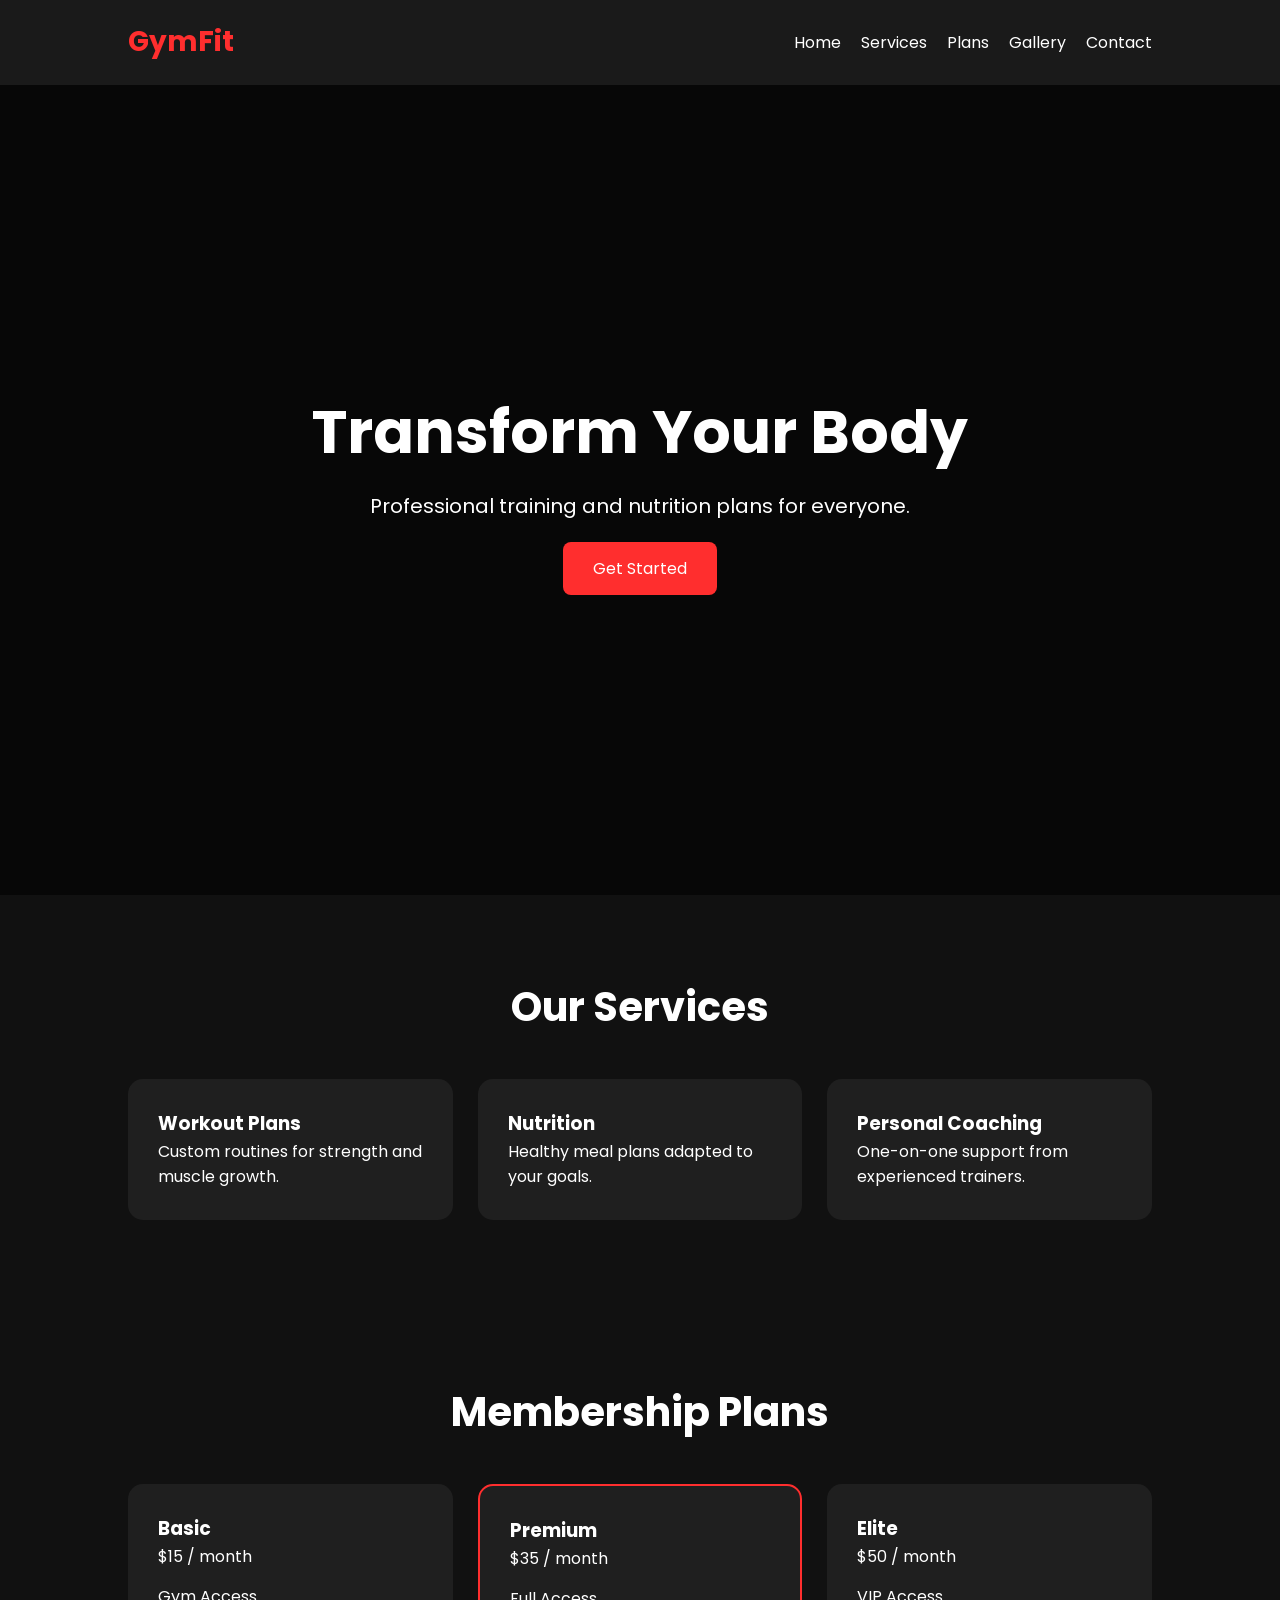
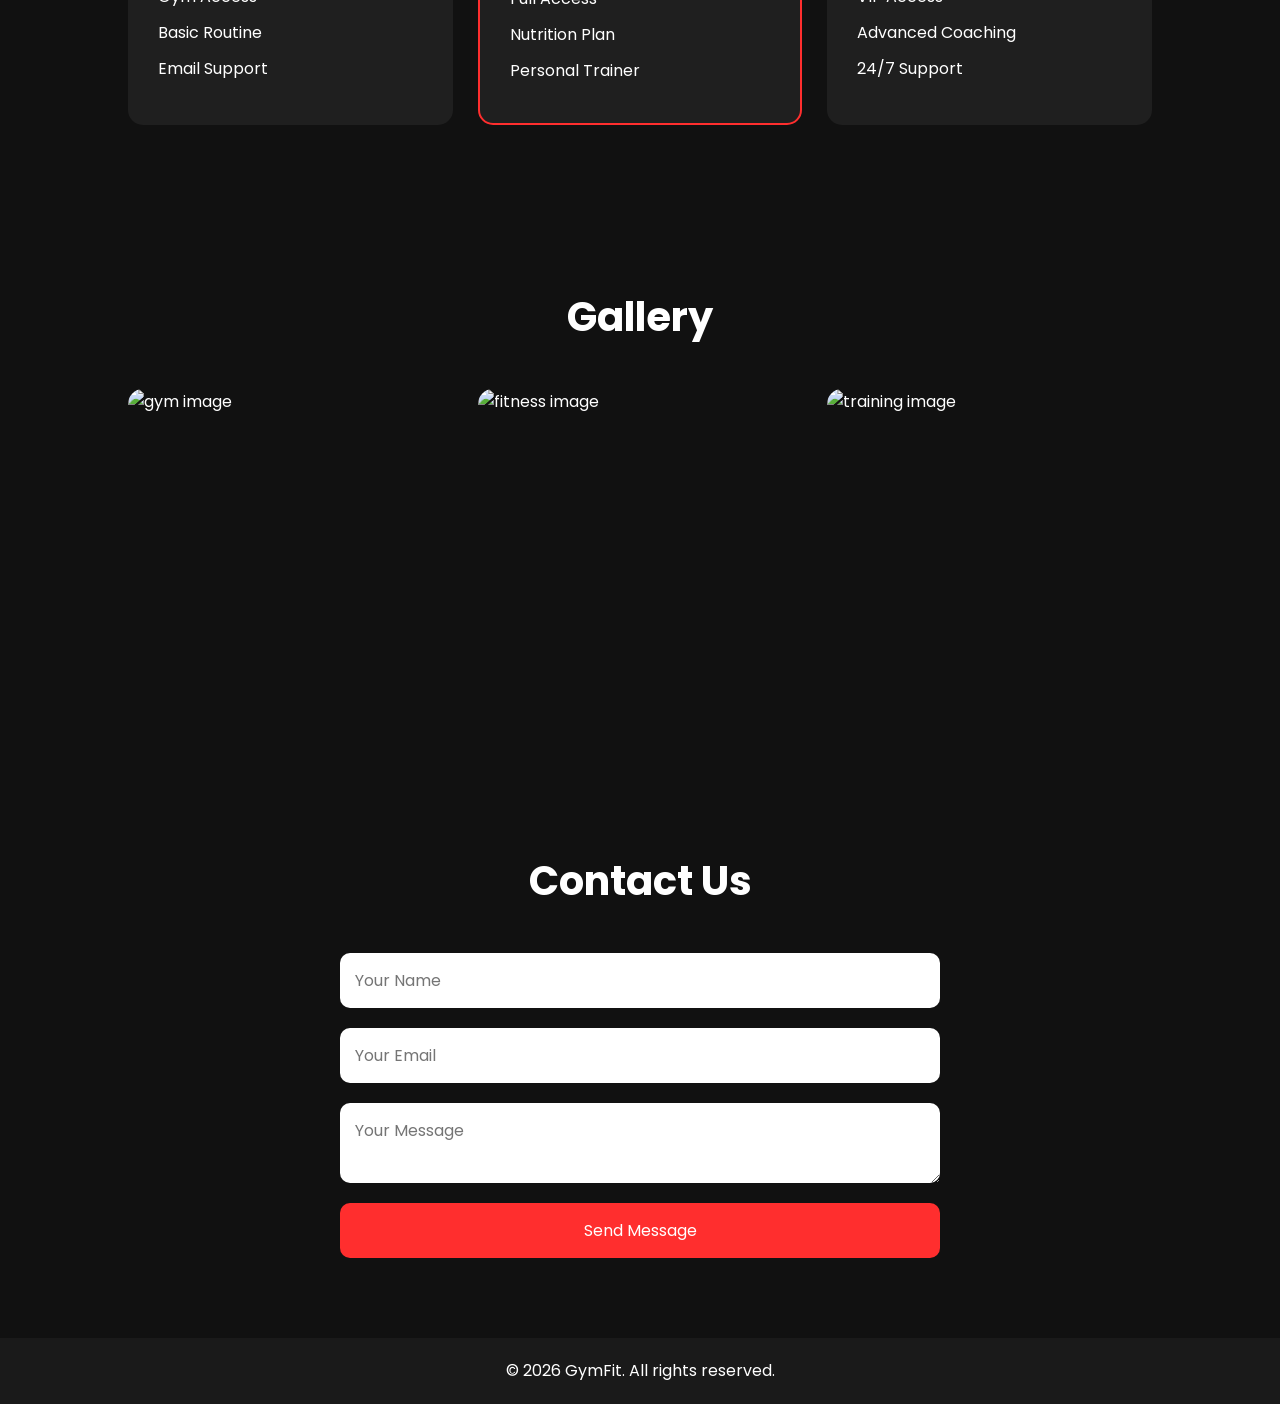
==== index.html @ 28e514a3 "Primer commit GymFit" ====
<!DOCTYPE html>
<html lang="en">
<head>
    <meta charset="UTF-8">
    <meta name="viewport" content="width=device-width, initial-scale=1.0">
    <title>GymFit</title>

    <link rel="stylesheet" href="style.css">

    <!-- Google Fonts -->
    <link rel="preconnect" href="https://fonts.googleapis.com">
    <link rel="preconnect" href="https://fonts.gstatic.com" crossorigin>
    <link href="https://fonts.googleapis.com/css2?family=Poppins:wght@300;400;500;600;700&display=swap" rel="stylesheet">

    <!-- Google Analytics -->
    <!-- Reemplaza G-XXXXXXXXXX con tu ID -->
    <script async src="https://www.googletagmanager.com/gtag/js?id=G-XXXXXXXXXX"></script>
    <script>
      window.dataLayer = window.dataLayer || [];
      function gtag(){dataLayer.push(arguments);}
      gtag('js', new Date());

      gtag('config', 'G-XXXXXXXXXX');
    </script>
</head>
<body>

    <!-- Navbar -->
    <header>
        <nav>
            <h1 class="logo">GymFit</h1>

            <ul>
                <li><a href="#home">Home</a></li>
                <li><a href="#services">Services</a></li>
                <li><a href="#plans">Plans</a></li>
                <li><a href="#gallery">Gallery</a></li>
                <li><a href="#contact">Contact</a></li>
            </ul>
        </nav>
    </header>

    <!-- Hero Section -->
    <section class="hero" id="home">
        <div class="hero-content">
            <h2>Transform Your Body</h2>
            <p>Professional training and nutrition plans for everyone.</p>
            <button id="exploreBtn">Get Started</button>
        </div>
    </section>

    <!-- Services -->
    <section class="services" id="services">
        <h2>Our Services</h2>

        <div class="cards">
            <div class="card">
                <h3>Workout Plans</h3>
                <p>Custom routines for strength and muscle growth.</p>
            </div>

            <div class="card">
                <h3>Nutrition</h3>
                <p>Healthy meal plans adapted to your goals.</p>
            </div>

            <div class="card">
                <h3>Personal Coaching</h3>
                <p>One-on-one support from experienced trainers.</p>
            </div>
        </div>
    </section>

    <!-- Plans -->
    <section class="plans" id="plans">
        <h2>Membership Plans</h2>

        <div class="plan-container">
            <div class="plan">
                <h3>Basic</h3>
                <p>$15 / month</p>
                <ul>
                    <li>Gym Access</li>
                    <li>Basic Routine</li>
                    <li>Email Support</li>
                </ul>
            </div>

            <div class="plan popular">
                <h3>Premium</h3>
                <p>$35 / month</p>
                <ul>
                    <li>Full Access</li>
                    <li>Nutrition Plan</li>
                    <li>Personal Trainer</li>
                </ul>
            </div>

            <div class="plan">
                <h3>Elite</h3>
                <p>$50 / month</p>
                <ul>
                    <li>VIP Access</li>
                    <li>Advanced Coaching</li>
                    <li>24/7 Support</li>
                </ul>
            </div>
        </div>
    </section>

    <!-- Gallery -->
    <section class="gallery" id="gallery">
        <h2>Gallery</h2>

        <div class="gallery-container">
            <img src="https://images.unsplash.com/photo-1517836357463-d25dfeac3438?q=80&w=1200&auto=format&fit=crop" alt="gym image">

            <img src="https://images.unsplash.com/photo-1534438327276-14e5300c3a48?q=80&w=1200&auto=format&fit=crop" alt="fitness image">

            <img src="https://images.unsplash.com/photo-1571019614242-c5c5dee9f50b?q=80&w=1200&auto=format&fit=crop" alt="training image">
        </div>
    </section>

    <!-- Contact -->
    <section class="contact" id="contact">
        <h2>Contact Us</h2>

        <form>
            <input type="text" placeholder="Your Name" required>
            <input type="email" placeholder="Your Email" required>
            <textarea placeholder="Your Message"></textarea>
            <button type="submit">Send Message</button>
        </form>
    </section>

    <!-- Footer -->
    <footer>
        <p>© 2026 GymFit. All rights reserved.</p>
    </footer>

    <script src="script.js"></script>
</body>
</html>
---- style.css ----
* {
    margin: 0;
    padding: 0;
    box-sizing: border-box;
    font-family: 'Poppins', sans-serif;
}

body {
    background: #111;
    color: white;
    line-height: 1.6;
}

header {
    background: #1a1a1a;
    position: sticky;
    top: 0;
    z-index: 1000;
}

nav {
    display: flex;
    justify-content: space-between;
    align-items: center;
    padding: 20px 10%;
}

.logo {
    color: #ff2e2e;
    font-size: 28px;
}

nav ul {
    display: flex;
    gap: 20px;
    list-style: none;
}

nav a {
    color: white;
    text-decoration: none;
    transition: 0.3s;
}

nav a:hover {
    color: #ff2e2e;
}

.hero {
    height: 90vh;
    background: linear-gradient(rgba(0,0,0,0.6), rgba(0,0,0,0.6)),
    url('https://images.unsplash.com/photo-1517838277536-f5f99be501cd?q=80&w=1400&auto=format&fit=crop');

    background-size: cover;
    background-position: center;

    display: flex;
    justify-content: center;
    align-items: center;
    text-align: center;
}

.hero-content h2 {
    font-size: 60px;
    margin-bottom: 10px;
}

.hero-content p {
    font-size: 20px;
    margin-bottom: 20px;
}

.hero-content button {
    background: #ff2e2e;
    color: white;
    border: none;
    padding: 14px 30px;
    border-radius: 8px;
    cursor: pointer;
    transition: 0.3s;
    font-size: 16px;
}

.hero-content button:hover {
    background: #ff5555;
}

section {
    padding: 80px 10%;
}

section h2 {
    text-align: center;
    margin-bottom: 40px;
    font-size: 40px;
}

.cards,
.plan-container,
.gallery-container {
    display: grid;
    grid-template-columns: repeat(auto-fit, minmax(250px, 1fr));
    gap: 25px;
}

.card,
.plan {
    background: #1f1f1f;
    padding: 30px;
    border-radius: 15px;
    transition: 0.3s;
}

.card:hover,
.plan:hover {
    transform: translateY(-5px);
}

.popular {
    border: 2px solid #ff2e2e;
}

.plan ul {
    margin-top: 15px;
    list-style: none;
}

.plan ul li {
    margin: 10px 0;
}

.gallery img {
    width: 100%;
    border-radius: 15px;
    height: 300px;
    object-fit: cover;
}

.contact form {
    max-width: 600px;
    margin: auto;

    display: flex;
    flex-direction: column;
    gap: 20px;
}

.contact input,
.contact textarea {
    padding: 15px;
    border: none;
    border-radius: 10px;
    font-size: 16px;
}

.contact button {
    padding: 15px;
    border: none;
    border-radius: 10px;
    background: #ff2e2e;
    color: white;
    font-size: 16px;
    cursor: pointer;
}

footer {
    background: #1a1a1a;
    text-align: center;
    padding: 20px;
}

@media(max-width: 768px) {

    nav {
        flex-direction: column;
        gap: 15px;
    }

    .hero-content h2 {
        font-size: 40px;
    }

    .hero-content p {
        font-size: 18px;
    }
}
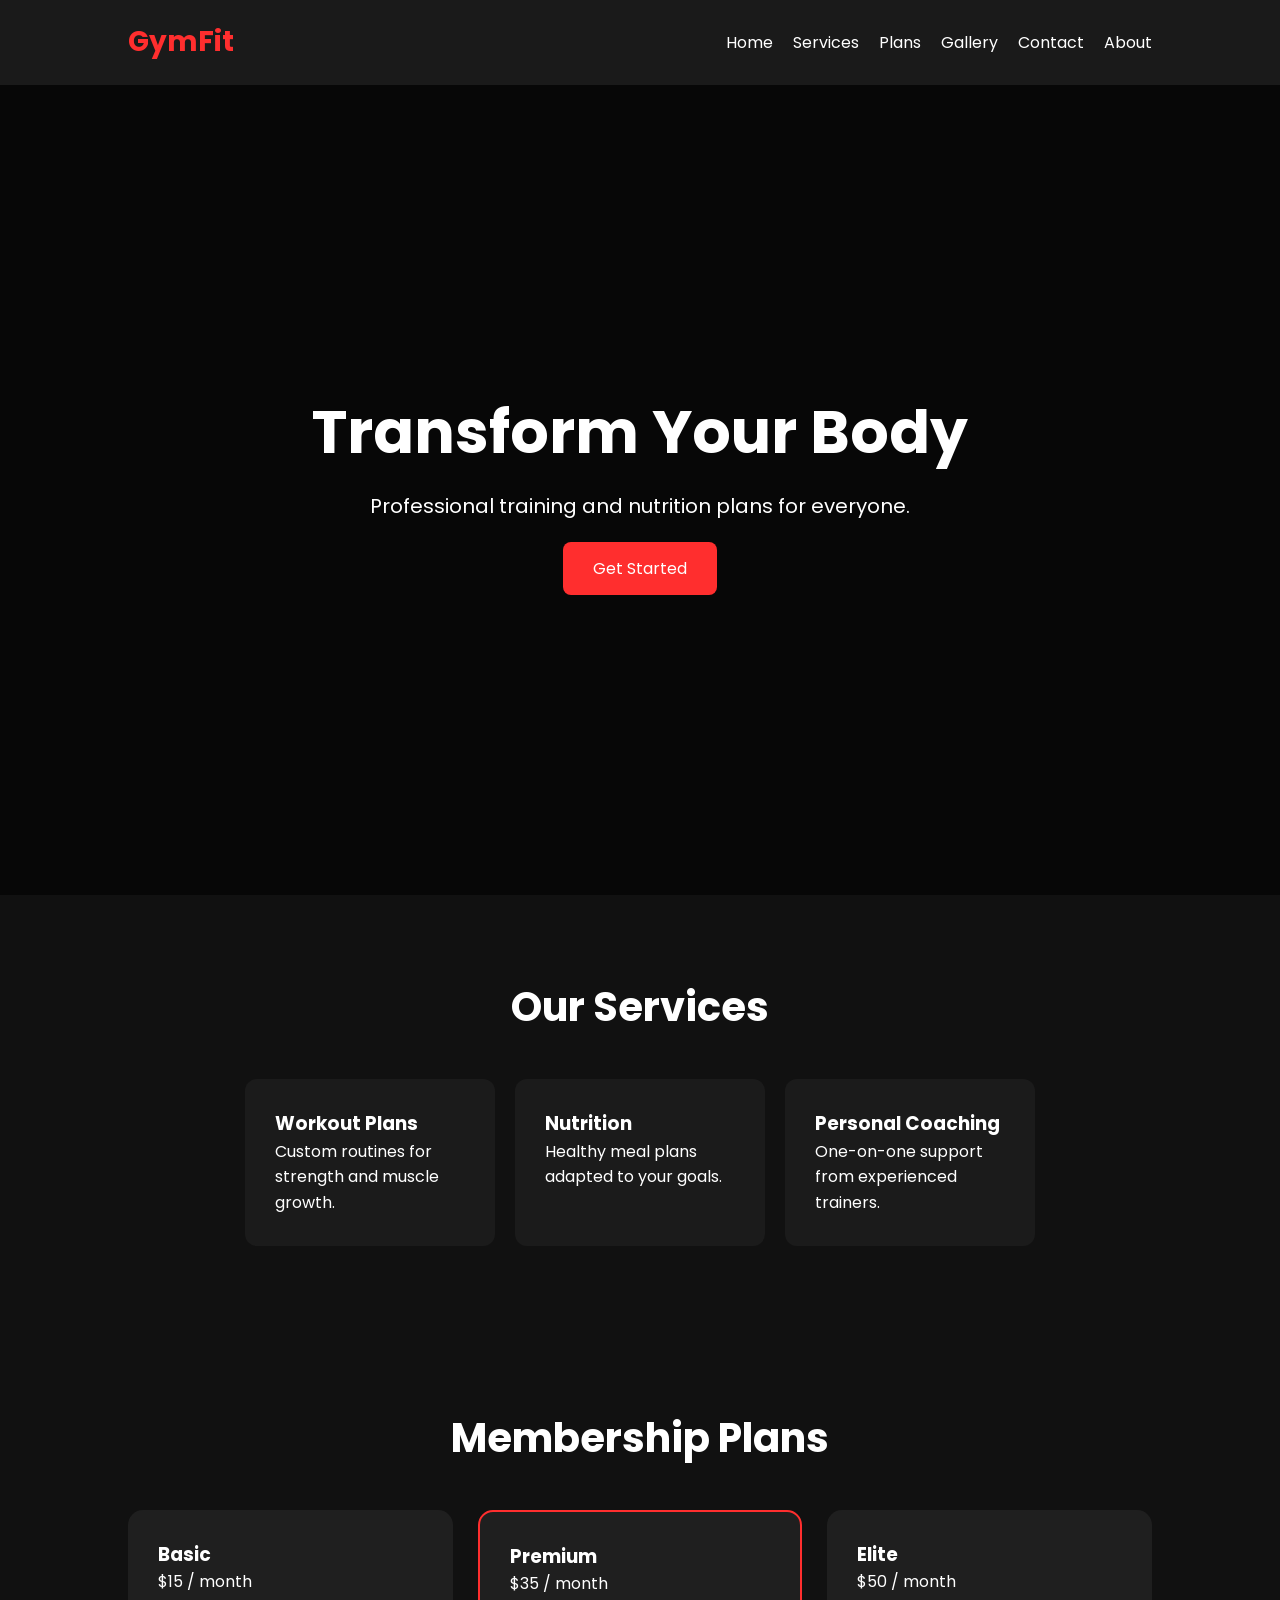
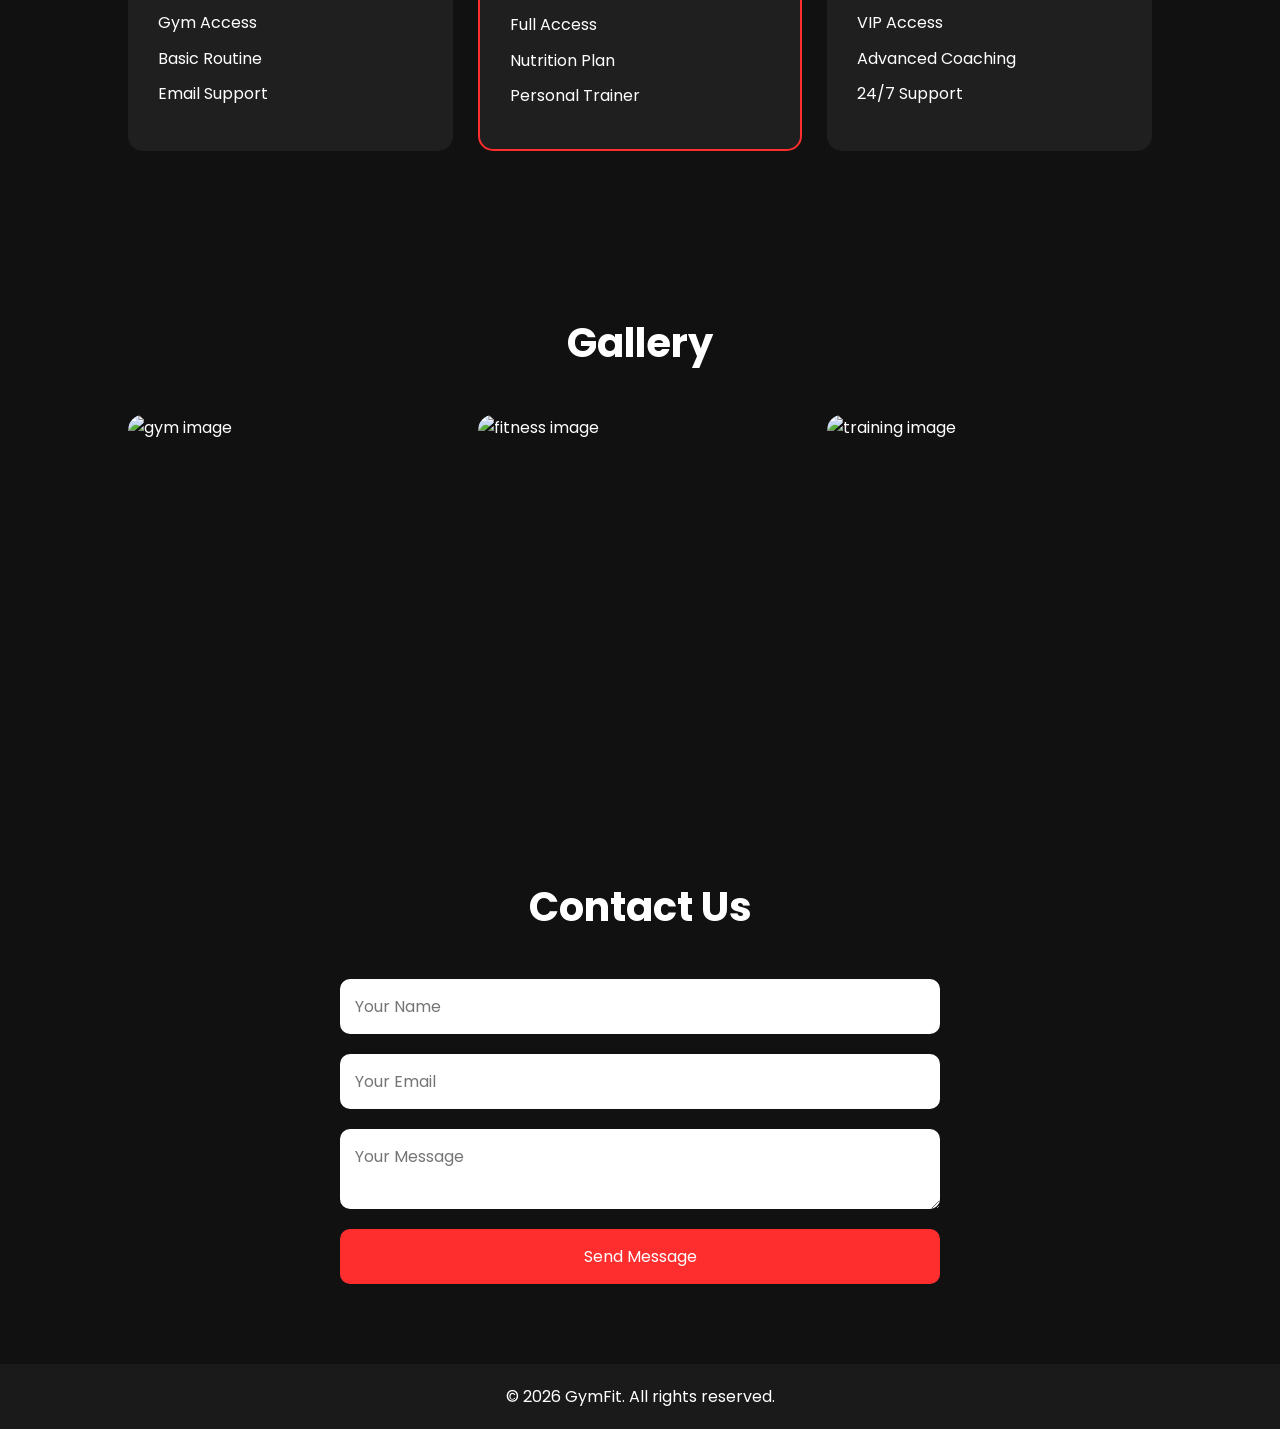
==== commit f9838334: "Added About page" ====
--- a/index.html
+++ b/index.html
@@ -20,7 +20,7 @@
       function gtag(){dataLayer.push(arguments);}
       gtag('js', new Date());
 
-      gtag('config', 'G-XXXXXXXXXX');
+      gtag('config', 'G-20QW3KS214');
     </script>
 </head>
 <body>
@@ -36,6 +36,11 @@
                 <li><a href="#plans">Plans</a></li>
                 <li><a href="#gallery">Gallery</a></li>
                 <li><a href="#contact">Contact</a></li>
+                <li>
+<a href="about.html">
+About
+</a>
+</li>
             </ul>
         </nav>
     </header>
@@ -125,12 +130,19 @@
     <section class="contact" id="contact">
         <h2>Contact Us</h2>
 
-        <form>
-            <input type="text" placeholder="Your Name" required>
-            <input type="email" placeholder="Your Email" required>
-            <textarea placeholder="Your Message"></textarea>
-            <button type="submit">Send Message</button>
-        </form>
+       <form name="contact" method="POST" data-netlify="true">
+
+    <input type="hidden" name="form-name" value="contact">
+
+    <input type="text" name="name" placeholder="Your Name" required>
+
+    <input type="email" name="email" placeholder="Your Email" required>
+
+    <textarea name="message" placeholder="Your Message"></textarea>
+
+    <button type="submit">Send Message</button>
+
+</form>
     </section>
 
     <!-- Footer -->
--- a/style.css
+++ b/style.css
@@ -184,3 +184,35 @@
         font-size: 18px;
     }
 }
+.about-page{
+
+padding:100px 10%;
+
+text-align:center;
+
+}
+
+.cards{
+
+display:flex;
+
+gap:20px;
+
+justify-content:center;
+
+margin-top:40px;
+
+}
+
+.card{
+
+padding:30px;
+
+background:#1b1b1b;
+
+border-radius:12px;
+
+width:250px;
+
+}
+
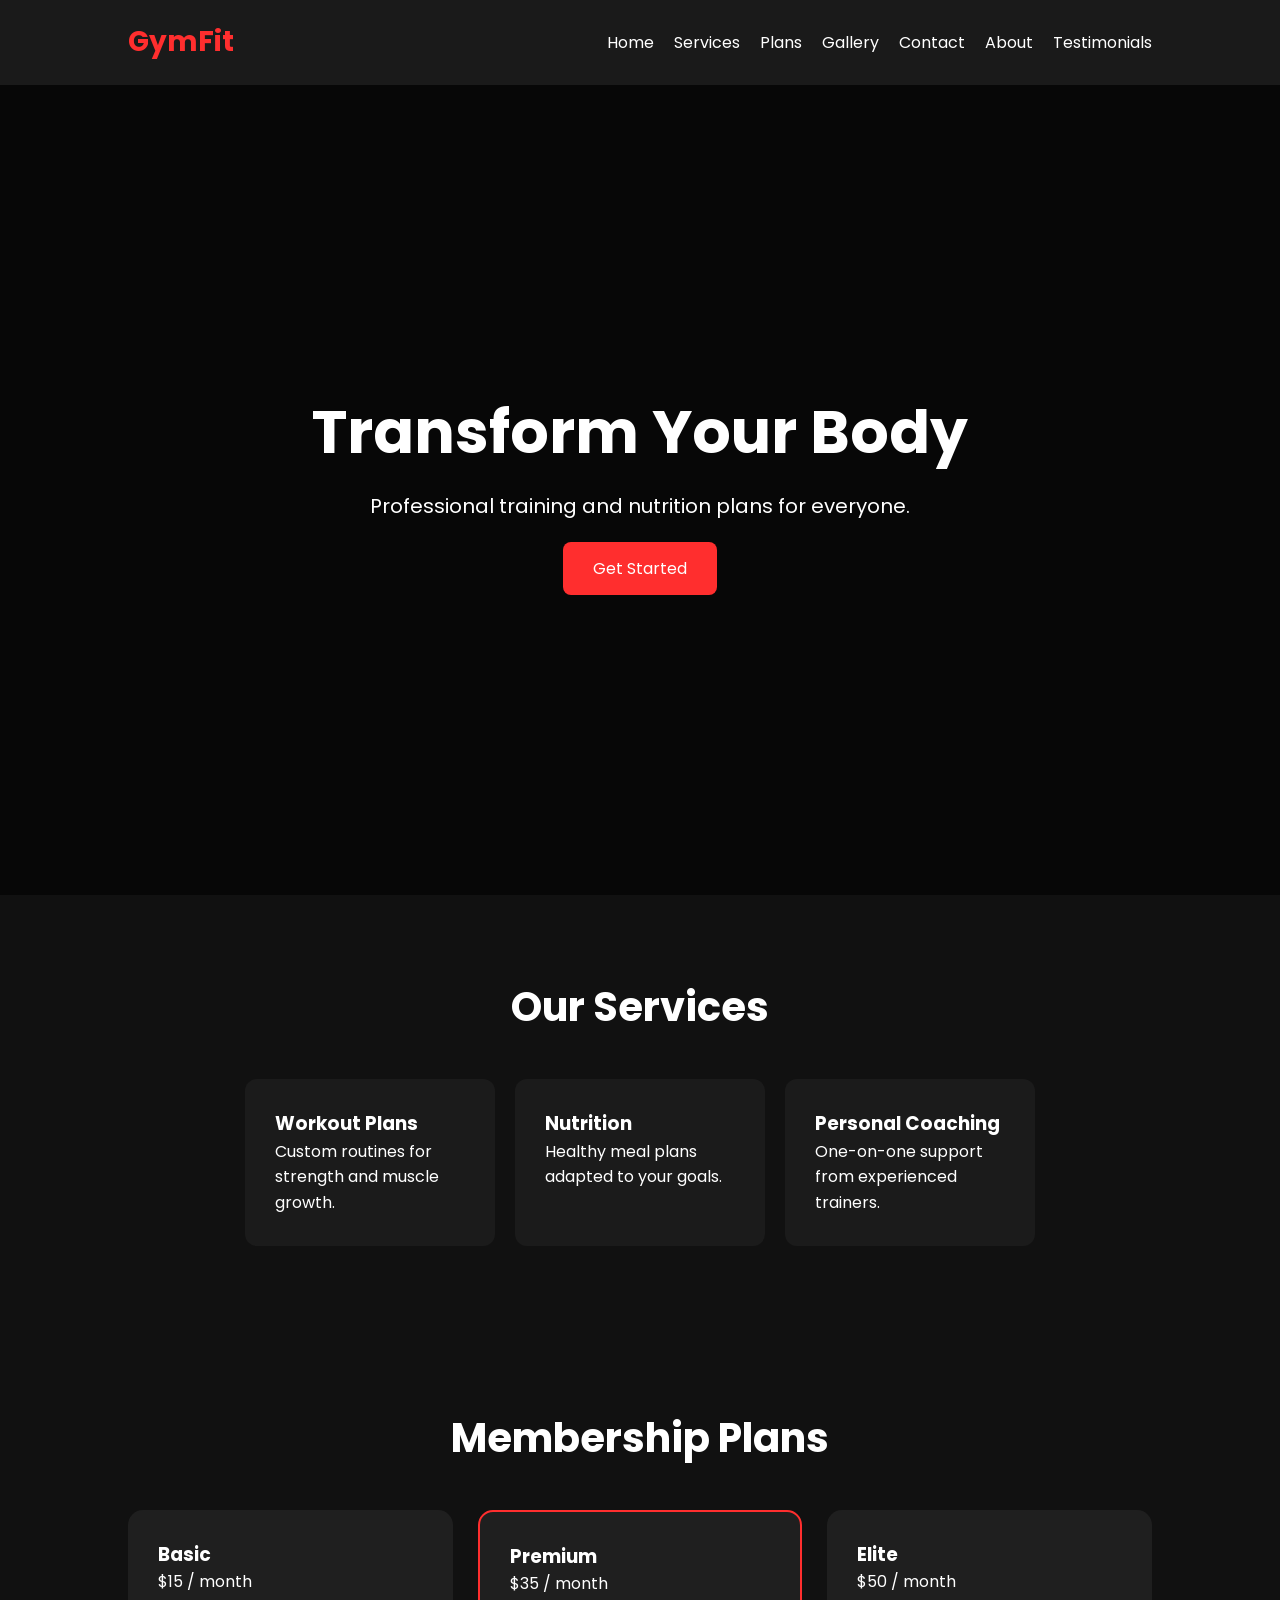
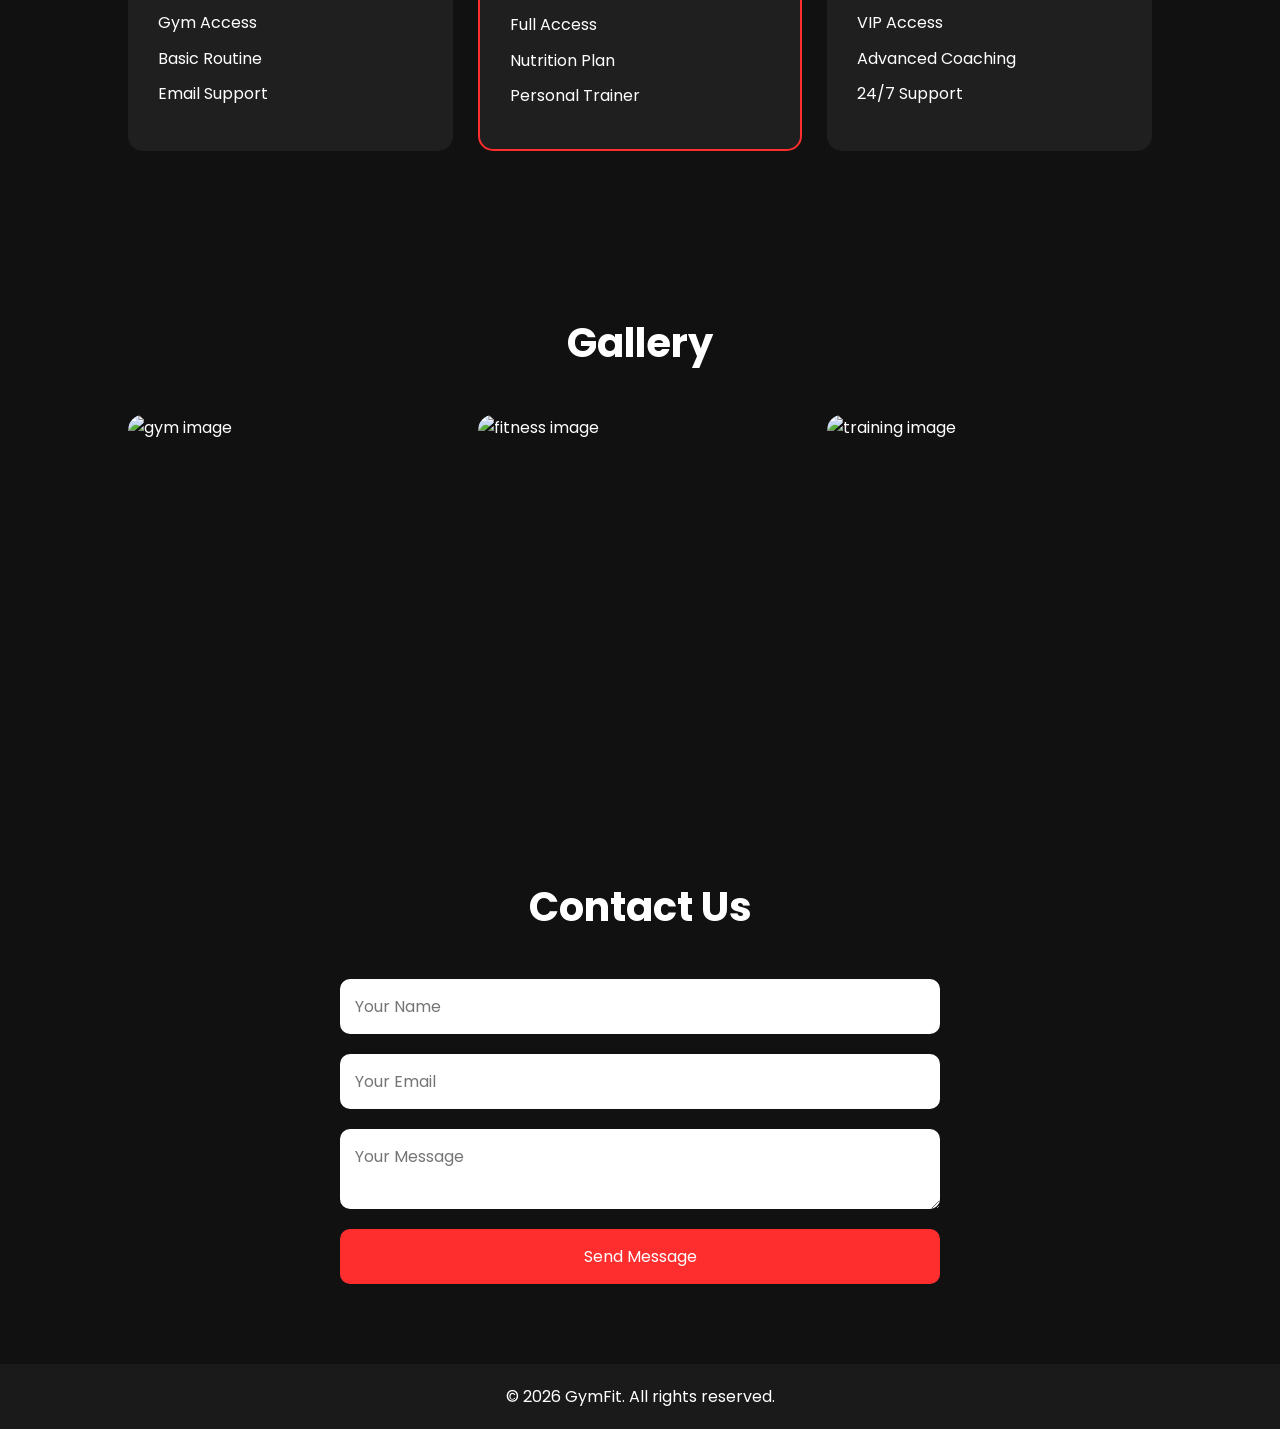
==== commit b9211e2a: "Added About page" ====
--- a/index.html
+++ b/index.html
@@ -39,6 +39,11 @@
                 <li>
 <a href="about.html">
 About
+</a>
+</li>
+<li>
+<a href="testimonials.html">
+Testimonials
 </a>
 </li>
             </ul>
--- a/style.css
+++ b/style.css
@@ -215,4 +215,24 @@
 width:250px;
 
 }
-
+.testimonials{
+
+padding:100px 10%;
+
+text-align:center;
+
+}
+
+.review{
+
+background:#1a1a1a;
+
+padding:30px;
+
+margin:20px auto;
+
+max-width:700px;
+
+border-radius:15px;
+
+}
